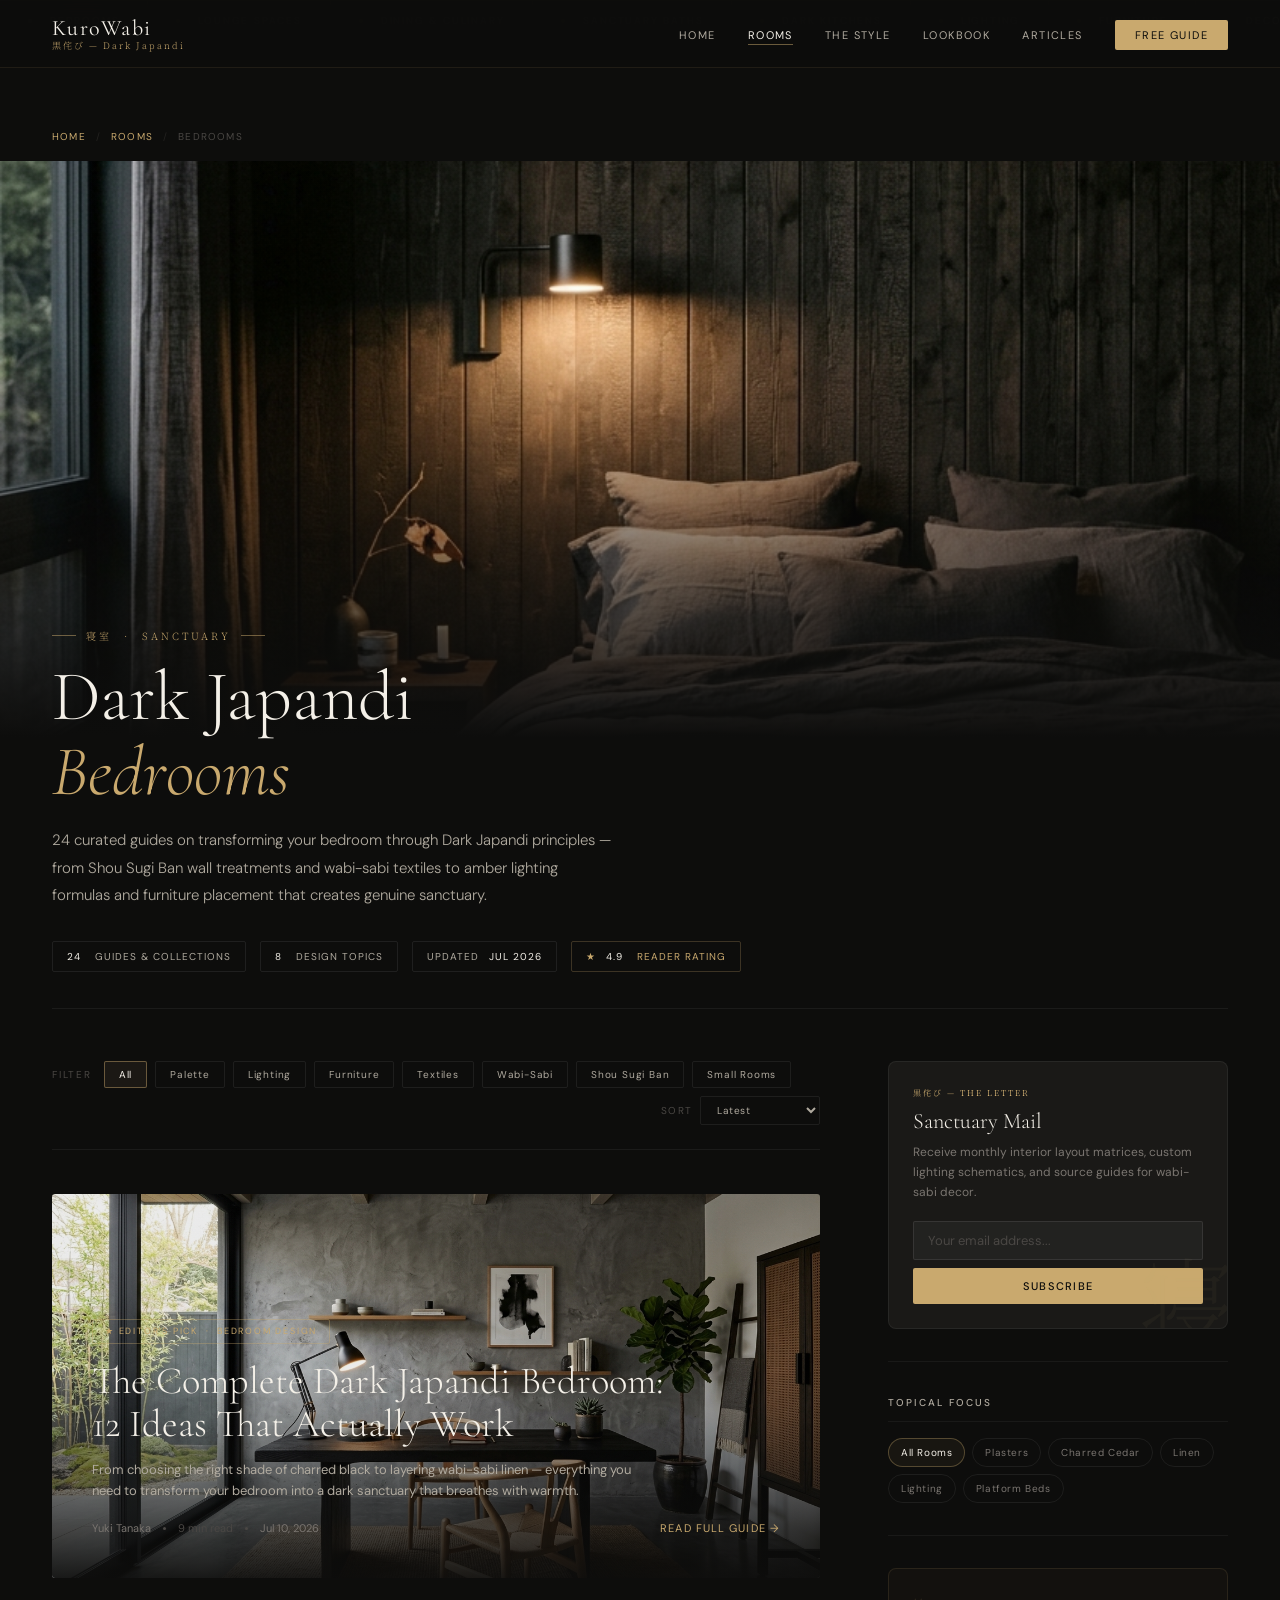
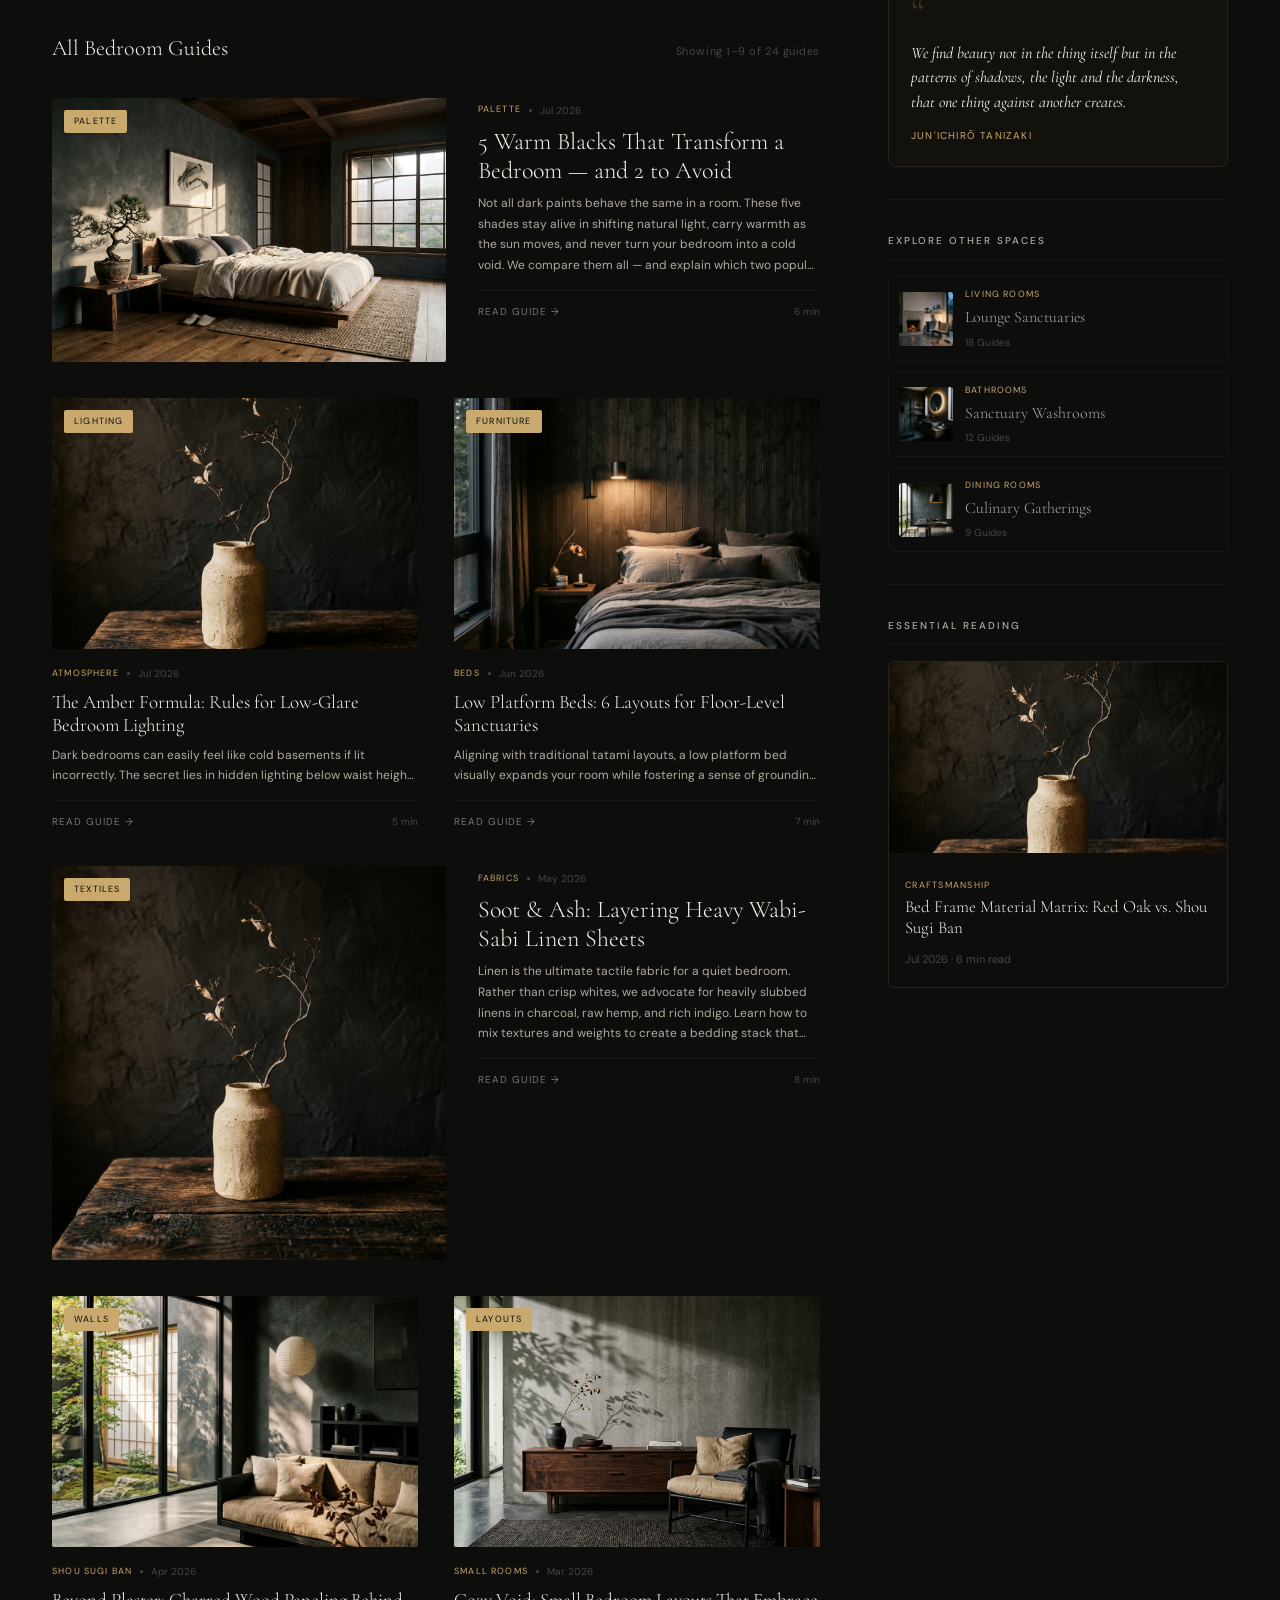
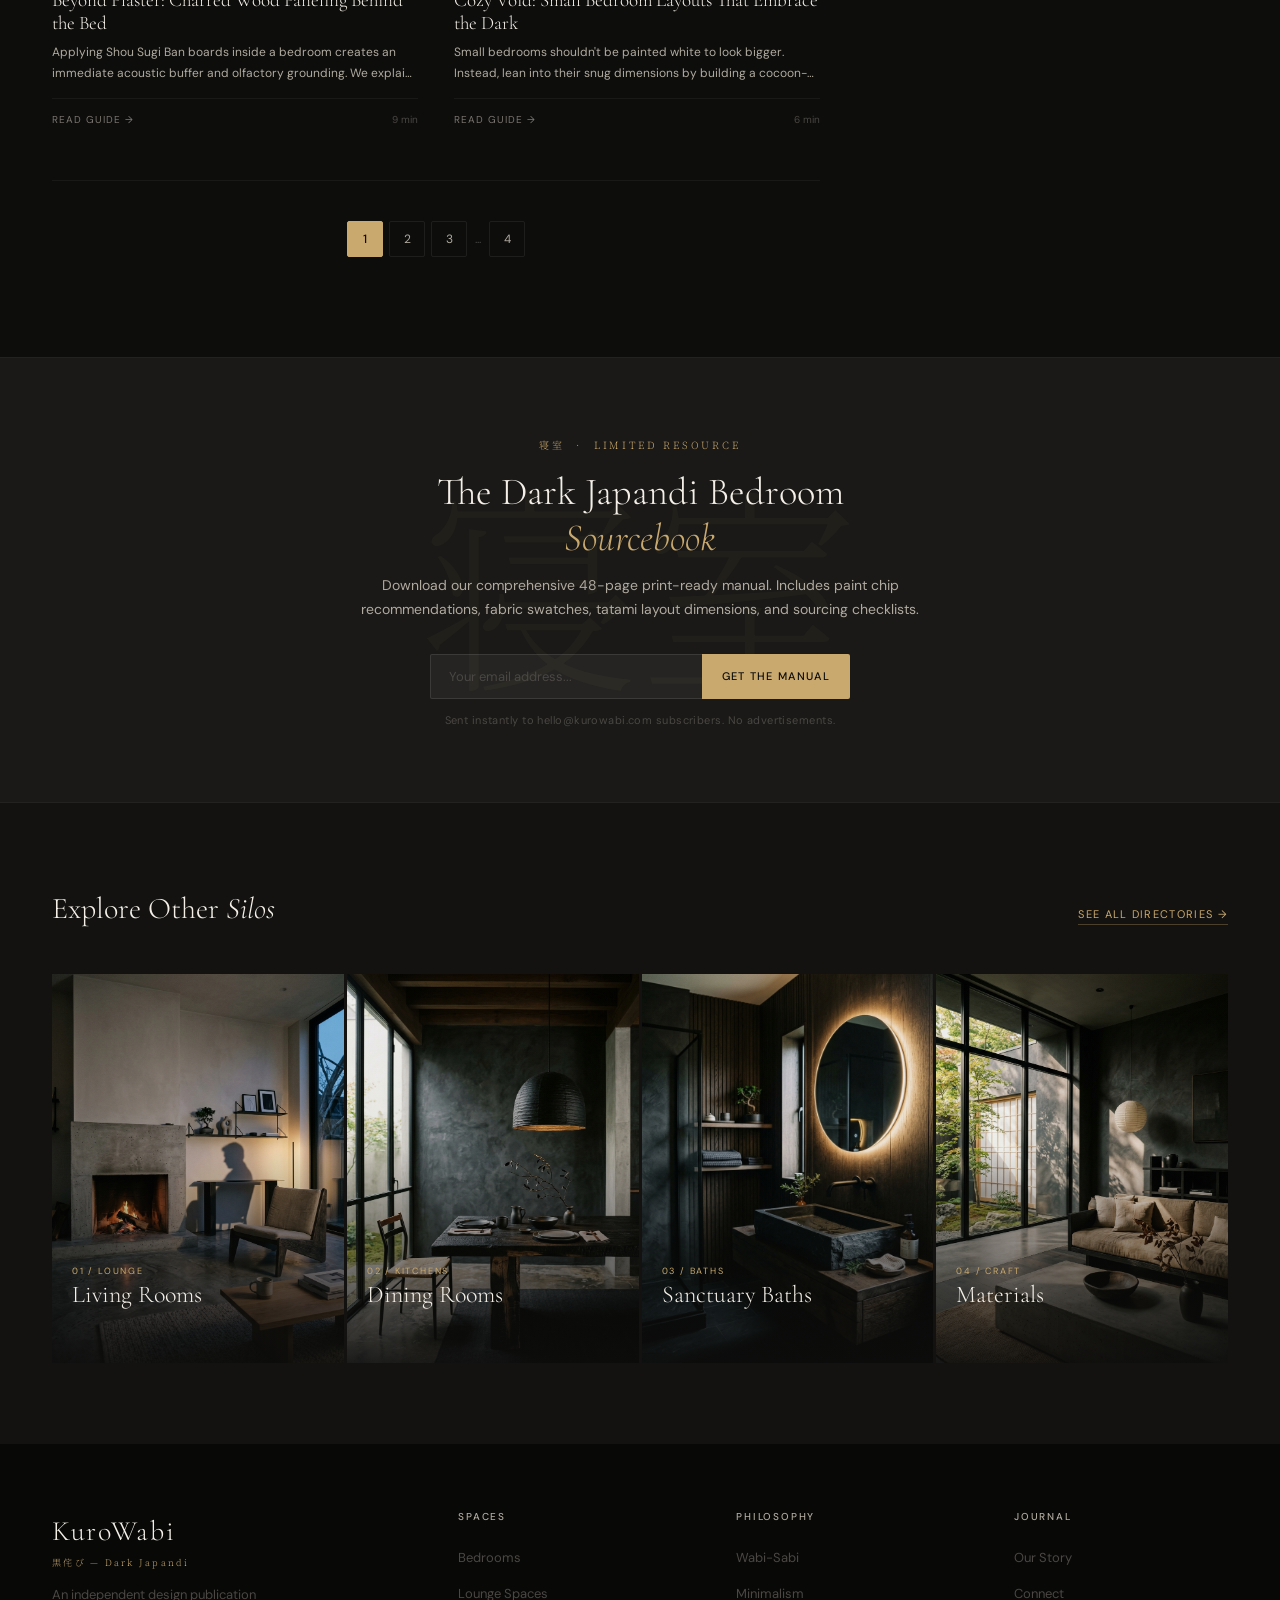
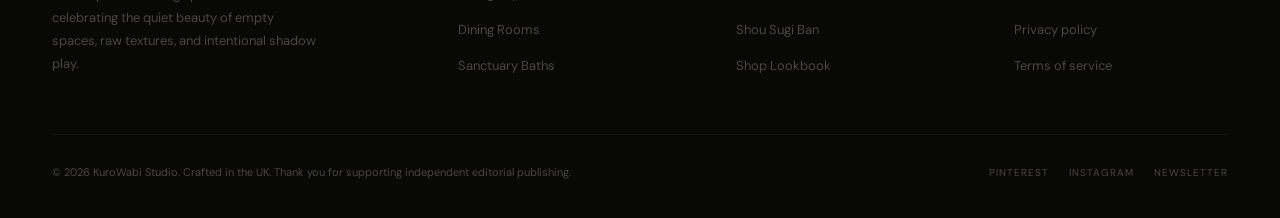
==== bedrooms/index.html @ 71d87b0c "Replace bedroom.html with clean directory route /bedrooms/ and add premium category hub" ====
<!DOCTYPE html>
<html lang="en">
<head>
<meta charset="UTF-8">
<meta name="viewport" content="width=device-width,initial-scale=1.0">
<title>Dark Japandi Bedroom Collections & Guides — KuroWabi</title>
<meta name="description" content="24 expert guides and curated collections on Dark Japandi bedroom design. Charred wood, wabi-sabi textiles, lighting formulas, and complete room transformations.">
<link rel="canonical" href="https://kurowabi.com/bedrooms/">
<link rel="preconnect" href="https://fonts.googleapis.com">
<link href="https://fonts.googleapis.com/css2?family=Cormorant+Garamond:ital,wght@0,300;0,400;0,600;1,300;1,400&family=DM+Sans:wght@300;400;500&family=Noto+Serif+JP:wght@200;300;400&display=swap" rel="stylesheet">
<style>
:root{
  --ink:#0d0d0c;--ink2:#131210;--ink3:#1a1917;--ink4:#242220;
  --stone:#4a4744;--sand:#7a7570;--mist:#b0aa9f;
  --cream:#f4f0e8;--paper:#e8e2d9;
  --gold:#c9a96e;--goldl:#e2c99a;--goldd:#a8875a;
  --fd:'Cormorant Garamond',Georgia,serif;
  --fj:'Noto Serif JP',serif;
  --fb:'DM Sans',system-ui,sans-serif;
  --max:1320px;
}
*,*::before,*::after{box-sizing:border-box;margin:0;padding:0}
html{scroll-behavior:smooth;font-size:16px}
body{font-family:var(--fb);background:var(--ink);color:var(--cream);line-height:1.7;overflow-x:hidden}
img{max-width:100%;display:block;object-fit:cover;width:100%}
a{color:inherit;text-decoration:none}

/* TRANSITIONS */
@keyframes fadeUp{from{opacity:0;transform:translateY(24px)}to{opacity:1;transform:none}}
@keyframes kb{0%{transform:scale(1)}100%{transform:scale(1.06)}}
.rv{opacity:0;transform:translateY(20px);transition:opacity .7s ease,transform .7s ease}
.rv.in{opacity:1;transform:none}
.d1{transition-delay:.1s}.d2{transition-delay:.2s}.d3{transition-delay:.3s}
.d4{transition-delay:.4s}.d5{transition-delay:.5s}

/* PROGRESS */
#pg{position:fixed;top:0;left:0;height:2px;background:var(--gold);z-index:300;width:0;transition:width .12s linear;pointer-events:none}

/* ── NAV ── */
nav{
  position:fixed;inset:0 0 auto;height:68px;
  padding:0 52px;display:flex;align-items:center;justify-content:space-between;
  z-index:200;background:rgba(13,13,12,.97);
  backdrop-filter:blur(24px);-webkit-backdrop-filter:blur(24px);
  border-bottom:1px solid rgba(201,169,110,.1);
}
.logo{display:flex;flex-direction:column;gap:2px;line-height:1}
.logo-en{font-family:var(--fd);font-size:22px;font-weight:400;letter-spacing:.08em;color:var(--cream)}
.logo-jp{font-family:var(--fj);font-size:9px;font-weight:200;letter-spacing:.22em;color:var(--gold)}
.nav-links{display:flex;align-items:center;gap:32px;list-style:none}
.nav-links a{font-size:11px;letter-spacing:.13em;text-transform:uppercase;color:var(--mist);transition:color .2s}
.nav-links a:hover{color:var(--cream)}
.nav-links a.on{color:var(--cream);border-bottom:1px solid rgba(201,169,110,.5);padding-bottom:2px}
.nav-cta{background:var(--gold)!important;color:var(--ink)!important;padding:8px 20px!important;border-radius:2px;border:none!important;transition:background .2s!important}
.nav-cta:hover{background:var(--goldl)!important}
.hbg{display:none;flex-direction:column;gap:5px;cursor:pointer;padding:8px}
.hbg span{width:24px;height:1.5px;background:var(--cream);display:block}
.mob{display:none;position:fixed;inset:0;background:var(--ink3);z-index:199;flex-direction:column;align-items:center;justify-content:center;gap:36px}
.mob.on{display:flex}
.mob a{font-family:var(--fd);font-size:32px;font-weight:300;color:var(--cream);letter-spacing:.05em;transition:color .2s}
.mob a:hover{color:var(--gold)}
.mob-x{position:absolute;top:24px;right:28px;font-size:24px;color:var(--mist);cursor:pointer;line-height:1}

/* ── CATEGORY TICKER ── */
.ticker-wrap{background:var(--ink3);border-top:1px solid rgba(255,255,255,.04);padding:0;overflow:hidden;height:40px;display:flex;align-items:center}
.ticker{display:flex;gap:0;white-space:nowrap;animation:tick 24s linear infinite}
@keyframes tick{from{transform:translateX(0)}to{transform:translateX(-50%)}}
.ticker-wrap:hover .ticker{animation-play-state:paused}
.tick-item{display:inline-flex;align-items:center;gap:18px;padding:0 28px;font-size:10px;letter-spacing:.18em;text-transform:uppercase;color:var(--sand);cursor:pointer;transition:color .2s;height:40px;border-right:1px solid rgba(255,255,255,.04)}
.tick-item:hover{color:var(--gold)}
.tick-item.on{color:var(--gold)}
.tick-dot{width:4px;height:4px;border-radius:50%;background:var(--gold);opacity:.4;flex-shrink:0}

/* ── BREADCRUMB ── */
.bc{max-width:var(--max);margin:0 auto;padding:88px 52px 0;display:flex;align-items:center;gap:10px;font-size:10px;letter-spacing:.12em;text-transform:uppercase;color:var(--stone)}
.bc a{color:var(--gold);transition:color .2s}
.bc a:hover{color:var(--goldl)}
.bc-sep{opacity:.35}

/* ── HERO ── */
.hero{position:relative;overflow:hidden;margin-top:16px}
.hero-img{width:100%;height:64vh;min-height:440px;max-height:640px;position:relative;overflow:hidden}
.hero-img img{width:100%;height:100%;object-fit:cover;animation:kb 22s ease-in-out alternate infinite}
.hero-img::after{
  content:'';position:absolute;inset:0;
  background:linear-gradient(180deg,rgba(13,13,12,.04) 0%,rgba(13,13,12,0) 30%,rgba(13,13,12,.5) 68%,rgba(13,13,12,1) 100%);
}

/* ── HEADER ── */
.cat-hdr{
  max-width:var(--max);margin:-120px auto 0;
  padding:0 52px;position:relative;z-index:2;
  animation:fadeUp .85s .1s both;
}
.hdr-eyebrow{
  display:inline-flex;align-items:center;gap:10px;
  font-family:var(--fj);font-size:10px;font-weight:200;letter-spacing:.3em;
  text-transform:uppercase;color:var(--gold);margin-bottom:16px;
}
.hdr-eyebrow::before,.hdr-eyebrow::after{content:'';width:24px;height:1px;background:var(--gold);opacity:.5}
.hdr-title{
  font-family:var(--fd);font-size:clamp(2.6rem,5.5vw,5.4rem);
  font-weight:300;line-height:1.06;color:var(--cream);margin-bottom:18px;
}
.hdr-title em{font-style:italic;color:var(--gold)}
.hdr-desc{
  font-size:15px;font-weight:300;color:var(--mist);
  max-width:560px;line-height:1.82;margin-bottom:32px;
}
.hdr-badges{
  display:flex;align-items:center;gap:14px;flex-wrap:wrap;
  padding-bottom:36px;border-bottom:1px solid rgba(255,255,255,.06);margin-bottom:0;
}
.badge{
  display:inline-flex;align-items:center;gap:6px;
  font-size:10px;letter-spacing:.1em;text-transform:uppercase;
  color:var(--mist);border:1px solid rgba(255,255,255,.08);
  padding:6px 14px;border-radius:2px;
}
.badge strong{color:var(--cream);font-weight:400}
.badge.gold{border-color:rgba(201,169,110,.25);color:var(--gold)}

/* ── LAYOUT ── */
.layout{
  max-width:var(--max);margin:0 auto;
  padding:52px 52px 100px;
  display:grid;grid-template-columns:1fr 340px;gap:68px;
  align-items:start;
}

/* ── FILTER ── */
.filter-row{
  display:flex;align-items:center;gap:8px;
  flex-wrap:wrap;margin-bottom:44px;
  padding-bottom:24px;border-bottom:1px solid rgba(255,255,255,.06);
}
.f-label{font-size:10px;letter-spacing:.18em;text-transform:uppercase;color:var(--stone);margin-right:4px;flex-shrink:0}
.f-btn{
  font-size:10px;letter-spacing:.08em;padding:6px 14px;
  border:1px solid rgba(255,255,255,.07);border-radius:2px;
  color:var(--mist);cursor:pointer;transition:all .2s;
  background:transparent;font-family:var(--fb);white-space:nowrap;
}
.f-btn:hover{border-color:rgba(201,169,110,.3);color:var(--cream);background:rgba(201,169,110,.05)}
.f-btn.on{border-color:rgba(201,169,110,.45);color:var(--cream);background:rgba(201,169,110,.08)}
.f-sort{
  margin-left:auto;display:flex;align-items:center;gap:8px;
  font-size:10px;letter-spacing:.12em;text-transform:uppercase;color:var(--stone);
}
.f-select{
  background:transparent;border:1px solid rgba(255,255,255,.07);border-radius:2px;
  padding:6px 12px;font-family:var(--fb);font-size:10px;letter-spacing:.06em;
  color:var(--mist);cursor:pointer;outline:none;
}
.f-select option{background:var(--ink3)}

/* ── FEATURED ── */
.featured{
  position:relative;overflow:hidden;
  border-radius:3px;margin-bottom:52px;cursor:pointer;
}
.feat-img{aspect-ratio:16/8;position:relative;overflow:hidden}
.feat-img img{width:100%;height:100%;object-fit:cover;transition:transform .65s ease}
.featured:hover .feat-img img{transform:scale(1.04)}
.feat-img::after{
  content:'';position:absolute;inset:0;
  background:linear-gradient(to top,rgba(13,13,12,.94) 0%,rgba(13,13,12,.08) 54%)
}
.feat-body{position:absolute;bottom:0;left:0;right:0;padding:40px}
.feat-pill{
  display:inline-flex;align-items:center;gap:8px;
  font-size:9px;letter-spacing:.2em;text-transform:uppercase;
  color:var(--gold);border:1px solid rgba(201,169,110,.35);
  padding:4px 12px;border-radius:2px;margin-bottom:16px;
}
.feat-title{
  font-family:var(--fd);font-size:clamp(1.7rem,3vw,2.6rem);
  font-weight:300;color:var(--cream);line-height:1.13;margin-bottom:12px;
}
.feat-excerpt{font-size:13px;color:var(--mist);line-height:1.65;max-width:540px}
.feat-meta{display:flex;align-items:center;gap:12px;margin-top:18px}
.feat-by{font-size:11px;color:var(--sand)}
.feat-sep{width:3px;height:3px;border-radius:50%;background:var(--stone)}
.feat-time{font-size:11px;color:var(--stone)}
.feat-cta{
  margin-left:auto;display:inline-flex;align-items:center;gap:7px;
  font-size:11px;letter-spacing:.1em;text-transform:uppercase;
  color:var(--gold);transition:gap .2s;
}
.featured:hover .feat-cta{gap:12px}

/* ── GRID HEADING ── */
.gh{display:flex;align-items:baseline;justify-content:space-between;margin-bottom:30px}
.gh h2{font-family:var(--fd);font-size:22px;font-weight:300;color:var(--cream)}
.gh span{font-size:11px;color:var(--stone);letter-spacing:.05em}

/* ── ARTICLE GRID ── */
.grid{display:grid;grid-template-columns:1fr 1fr;gap:36px}

.ac{cursor:pointer;display:flex;flex-direction:column}
.ac-img{position:relative;overflow:hidden;border-radius:2px;margin-bottom:16px}
.ac-img-in{aspect-ratio:16/11;overflow:hidden}
.ac-img-in img{width:100%;height:100%;object-fit:cover;transition:transform .55s ease}
.ac:hover .ac-img-in img{transform:scale(1.05)}
.ac-badge{
  position:absolute;top:12px;left:12px;
  font-size:9px;letter-spacing:.13em;text-transform:uppercase;
  color:var(--ink);background:var(--gold);padding:4px 10px;border-radius:2px;z-index:2;
}
.ac-meta{display:flex;align-items:center;gap:8px;margin-bottom:8px}
.ac-tag{font-size:9px;letter-spacing:.13em;text-transform:uppercase;color:var(--gold)}
.ac-dot{width:3px;height:3px;border-radius:50%;background:var(--stone)}
.ac-date{font-size:10px;color:var(--stone)}
.ac-title{
  font-family:var(--fd);font-size:19px;font-weight:300;
  color:var(--cream);line-height:1.22;margin-bottom:8px;
  transition:color .2s;
}
.ac:hover .ac-title{color:var(--goldl)}
.ac-exc{
  font-size:12px;color:var(--mist);line-height:1.72;
  display:-webkit-box;-webkit-line-clamp:2;-webkit-box-orient:vertical;overflow:hidden;
  flex:1;
}
.ac-ftr{
  display:flex;align-items:center;justify-content:space-between;
  margin-top:14px;padding-top:12px;border-top:1px solid rgba(255,255,255,.05);
}
.ac-read{font-size:10px;letter-spacing:.1em;text-transform:uppercase;color:var(--sand);transition:color .2s}
.ac:hover .ac-read{color:var(--gold)}
.ac-rt{font-size:10px;color:var(--stone)}

/* WIDE CARD */
.ac.wide{
  grid-column:span 2;
  display:grid;grid-template-columns:1.15fr 1fr;
  gap:32px;align-items:start;
}
.ac.wide .ac-img{margin-bottom:0;height:100%}
.ac.wide .ac-img-in{aspect-ratio:unset;height:100%;min-height:260px}
.ac.wide .ac-title{font-size:24px}
.ac.wide .ac-exc{-webkit-line-clamp:4}
.ac.wide .ac-body{padding:4px 0;display:flex;flex-direction:column;justify-content:center}

/* LOAD MORE + PAGINATION */
.lm-wrap{display:flex;justify-content:center;margin-top:52px}
.lm-btn{
  display:inline-flex;align-items:center;gap:10px;
  border:1px solid rgba(201,169,110,.25);color:var(--gold);
  font-size:11px;font-weight:400;letter-spacing:.14em;text-transform:uppercase;
  padding:14px 36px;border-radius:2px;cursor:pointer;
  background:transparent;font-family:var(--fb);
  transition:all .25s;
}
.lm-btn:hover{background:rgba(201,169,110,.06);border-color:rgba(201,169,110,.5);transform:translateY(-1px)}
.pages{
  display:flex;align-items:center;justify-content:center;
  gap:6px;margin-top:52px;padding-top:40px;
  border-top:1px solid rgba(255,255,255,.05);
}
.pg{
  width:36px;height:36px;display:flex;align-items:center;justify-content:center;
  border:1px solid rgba(255,255,255,.07);border-radius:2px;
  font-size:12px;color:var(--mist);cursor:pointer;transition:all .2s;font-family:var(--fb);
}
.pg:hover,.pg.on{border-color:rgba(201,169,110,.35);color:var(--cream);background:rgba(201,169,110,.07)}
.pg.on{background:var(--gold);color:var(--ink);border-color:var(--gold);font-weight:500}
.pg-dots{font-size:12px;color:var(--stone);padding:0 2px}

/* ── SIDEBAR ── */
.sb{position:sticky;top:84px;display:flex;flex-direction:column;gap:32px}

/* Newsletter */
.sb-nl{
  background:var(--ink3);border:1px solid rgba(255,255,255,.06);
  border-radius:8px;padding:24px;position:relative;overflow:hidden;
}
.sb-nl::before{
  content:'寝';position:absolute;right:-8px;bottom:-18px;
  font-family:var(--fj);font-size:96px;font-weight:200;
  color:rgba(201,169,110,.05);line-height:1;pointer-events:none;
}
.sb-nl-jp{font-family:var(--fj);font-size:8px;letter-spacing:.25em;color:var(--gold);margin-bottom:8px;display:block}
.sb-nl-h{font-family:var(--fd);font-size:22px;font-weight:300;color:var(--cream);line-height:1.25;margin-bottom:8px}
.sb-nl-p{font-size:12px;color:var(--sand);line-height:1.65;margin-bottom:18px}
.sb-nl input{
  width:100%;background:rgba(255,255,255,.04);
  border:1px solid rgba(255,255,255,.09);border-radius:2px;
  padding:10px 14px;font-family:var(--fb);font-size:13px;
  color:var(--cream);outline:none;margin-bottom:8px;
  transition:border-color .2s;
}
.sb-nl input::placeholder{color:var(--stone)}
.sb-nl input:focus{border-color:rgba(201,169,110,.4)}
.sb-nl-btn{
  width:100%;background:var(--gold);color:var(--ink);border:none;
  border-radius:2px;padding:11px;font-family:var(--fb);
  font-size:11px;font-weight:500;letter-spacing:.12em;text-transform:uppercase;
  cursor:pointer;transition:background .2s;
}
.sb-nl-btn:hover{background:var(--goldl)}

/* Divider */
.sb-divider{height:1px;background:rgba(255,255,255,.05)}

/* Section label */
.sb-lbl{
  font-size:10px;font-weight:500;letter-spacing:.2em;
  text-transform:uppercase;color:var(--mist);
  margin-bottom:16px;padding-bottom:10px;
  border-bottom:1px solid rgba(255,255,255,.05);
}

/* Tags */
.sb-tags{display:flex;flex-wrap:wrap;gap:7px}
.sb-t{
  font-size:10px;letter-spacing:.06em;color:var(--sand);
  border:1px solid rgba(255,255,255,.07);padding:5px 12px;border-radius:20px;
  cursor:pointer;transition:all .2s;
}
.sb-t:hover,.sb-t.on{color:var(--cream);border-color:rgba(201,169,110,.35);background:rgba(201,169,110,.06)}

/* Popular */
.sb-pop{
  border:1px solid rgba(201,169,110,.14);border-radius:6px;
  overflow:hidden;cursor:pointer;transition:border-color .25s;
}
.sb-pop:hover{border-color:rgba(201,169,110,.32)}
.sb-pop-img{aspect-ratio:16/9;overflow:hidden}
.sb-pop-img img{width:100%;height:100%;object-fit:cover;transition:transform .5s}
.sb-pop:hover .sb-pop-img img{transform:scale(1.04)}
.sb-pop-body{padding:16px}
.sb-pop-tag{font-size:9px;letter-spacing:.14em;text-transform:uppercase;color:var(--gold);margin-bottom:6px}
.sb-pop-title{font-family:var(--fd);font-size:17px;font-weight:300;color:var(--cream);line-height:1.25;margin-bottom:6px}
.sb-pop-meta{font-size:11px;color:var(--stone)}

/* Other rooms */
.sb-rooms{display:flex;flex-direction:column;gap:10px}
.sb-room{
  display:flex;align-items:center;gap:12px;
  padding:10px;border:1px solid rgba(255,255,255,.05);border-radius:6px;
  cursor:pointer;transition:border-color .22s,background .22s;
}
.sb-room:hover{border-color:rgba(201,169,110,.2);background:rgba(201,169,110,.04)}
.sb-room-img{width:54px;height:54px;border-radius:3px;overflow:hidden;flex-shrink:0}
.sb-room-img img{width:100%;height:100%;object-fit:cover}
.sb-room-lbl{font-size:9px;letter-spacing:.13em;text-transform:uppercase;color:var(--gold);margin-bottom:2px}
.sb-room-name{font-family:var(--fd);font-size:16px;font-weight:300;color:var(--mist);transition:color .2s}
.sb-room:hover .sb-room-name{color:var(--cream)}
.sb-room-n{font-size:10px;color:var(--stone);margin-top:2px}

/* Quote card */
.sb-quote{
  padding:22px;
  border:1px solid rgba(201,169,110,.12);border-radius:8px;
  background:rgba(201,169,110,.03);
}
.sq-mark{font-family:var(--fd);font-size:40px;color:var(--gold);opacity:.22;line-height:1;margin-bottom:10px}
.sq-text{font-family:var(--fd);font-size:16px;font-style:italic;color:var(--cream);line-height:1.55;margin-bottom:12px}
.sq-by{font-size:10px;letter-spacing:.12em;text-transform:uppercase;color:var(--gold)}

/* ── GUIDE CTA BAND ── */
.guide-band{
  background:var(--ink3);border-top:1px solid rgba(255,255,255,.04);
  border-bottom:1px solid rgba(255,255,255,.04);
  padding:72px 52px;text-align:center;margin-bottom:0;
  position:relative;overflow:hidden;
}
.guide-band::before{
  content:'寝室';position:absolute;left:50%;top:50%;
  transform:translate(-50%,-50%);
  font-family:var(--fj);font-size:220px;font-weight:200;
  color:rgba(201,169,110,.04);line-height:1;pointer-events:none;white-space:nowrap;
}
.gb-inner{max-width:560px;margin:0 auto;position:relative}
.gb-eyebrow{
  display:inline-flex;align-items:center;gap:10px;
  font-family:var(--fj);font-size:10px;font-weight:200;letter-spacing:.28em;
  text-transform:uppercase;color:var(--gold);margin-bottom:16px;
}
.gb-title{font-family:var(--fd);font-size:clamp(2rem,3vw,3rem);font-weight:300;color:var(--cream);line-height:1.2;margin-bottom:12px}
.gb-title em{font-style:italic;color:var(--gold)}
.gb-sub{font-size:14px;color:var(--mist);line-height:1.75;margin-bottom:32px}
.gb-form{display:flex;max-width:420px;margin:0 auto 12px}
.gb-form input{
  flex:1;background:rgba(255,255,255,.05);
  border:1px solid rgba(255,255,255,.1);border-right:none;
  border-radius:2px 0 0 2px;padding:13px 18px;
  font-family:var(--fb);font-size:13px;color:var(--cream);outline:none;
}
.gb-form input::placeholder{color:var(--stone)}
.gb-form input:focus{border-color:rgba(201,169,110,.4)}
.gb-form button{
  background:var(--gold);color:var(--ink);border:none;
  padding:13px 20px;font-family:var(--fb);font-size:11px;
  font-weight:500;letter-spacing:.12em;text-transform:uppercase;
  border-radius:0 2px 2px 0;cursor:pointer;transition:background .2s;white-space:nowrap;
}
.gb-form button:hover{background:var(--goldl)}
.gb-note{font-size:11px;color:var(--stone);letter-spacing:.04em}

/* ── RELATED ── */
.related{padding:80px 52px;background:var(--ink2)}
.rel-inner{max-width:var(--max);margin:0 auto}
.rel-hdr{display:flex;align-items:baseline;justify-content:space-between;margin-bottom:40px}
.rel-title{font-family:var(--fd);font-size:30px;font-weight:300;color:var(--cream)}
.rel-all{
  font-size:11px;letter-spacing:.12em;text-transform:uppercase;
  color:var(--gold);border-bottom:1px solid rgba(201,169,110,.3);
  padding-bottom:1px;transition:color .2s;
}
.rel-all:hover{color:var(--goldl)}
.rel-grid{display:grid;grid-template-columns:repeat(4,1fr);gap:3px}
.rel-c{position:relative;overflow:hidden;cursor:pointer}
.rel-ci{aspect-ratio:3/4;position:relative;overflow:hidden}
.rel-ci img{position:absolute;inset:0;width:100%;height:100%;object-fit:cover;transition:transform .65s ease}
.rel-c:hover .rel-ci img{transform:scale(1.06)}
.rel-ov{position:absolute;inset:0;background:linear-gradient(to top,rgba(13,13,12,.9) 0%,rgba(13,13,12,.06) 55%);transition:background .3s}
.rel-c:hover .rel-ov{background:linear-gradient(to top,rgba(13,13,12,.95) 0%,rgba(13,13,12,.18) 55%)}
.rel-con{position:absolute;bottom:0;left:0;right:0;padding:24px 20px;transform:translateY(5px);transition:transform .35s}
.rel-c:hover .rel-con{transform:none}
.rel-lbl{font-size:9px;letter-spacing:.2em;text-transform:uppercase;color:var(--gold);margin-bottom:7px}
.rel-name{font-family:var(--fd);font-size:24px;font-weight:300;color:var(--cream);line-height:1.1;margin-bottom:8px}
.rel-n{font-size:11px;color:var(--mist);opacity:0;transition:opacity .3s .06s}
.rel-c:hover .rel-n{opacity:1}

/* ── FOOTER ── */
footer{padding:64px 52px 36px;background:#080807;border-top:1px solid rgba(255,255,255,.04)}
.ft{max-width:var(--max);margin:0 auto}
.ft-top{display:grid;grid-template-columns:1.6fr repeat(3,1fr);gap:64px;margin-bottom:56px}
.ft-brand-n{font-family:var(--fd);font-size:28px;font-weight:300;color:var(--cream);letter-spacing:.06em}
.ft-brand-j{font-family:var(--fj);font-size:9px;font-weight:200;letter-spacing:.25em;color:var(--gold);margin-bottom:14px}
.ft-brand-p{font-size:13px;color:var(--stone);line-height:1.75;max-width:268px}
.ft-col-h{font-size:10px;font-weight:500;letter-spacing:.18em;text-transform:uppercase;color:var(--mist);margin-bottom:18px}
.ft-links{list-style:none;display:flex;flex-direction:column;gap:9px}
.ft-links a{font-size:13px;color:var(--stone);transition:color .2s}
.ft-links a:hover{color:var(--cream)}
.ft-bot{display:flex;align-items:center;justify-content:space-between;padding-top:28px;border-top:1px solid rgba(255,255,255,.04)}
.ft-copy{font-size:11px;color:var(--stone)}
.ft-soc{display:flex;gap:20px}
.ft-soc a{font-size:10px;letter-spacing:.1em;text-transform:uppercase;color:var(--stone);transition:color .2s}
.ft-soc a:hover{color:var(--gold)}

/* ── RESPONSIVE ── */
@media(max-width:1080px){
  .layout{grid-template-columns:1fr;gap:48px}
  .sb{position:static}
  .rel-grid{grid-template-columns:repeat(2,1fr)}
  .cat-hdr,.layout,.related,.guide-band{padding-left:32px;padding-right:32px}
  .bc{padding-left:32px;padding-right:32px}
  nav{padding:0 24px}
  footer{padding-left:32px;padding-right:32px}
  .ft-top{grid-template-columns:1fr 1fr;gap:40px}
}
@media(max-width:768px){
  nav{padding:0 20px}
  .nav-links{display:none}
  .hbg{display:flex}
  .bc{padding-left:20px;padding-right:20px;padding-top:84px}
  .cat-hdr,.layout,.guide-band{padding-left:20px;padding-right:20px}
  .related{padding:60px 20px}
  footer{padding:50px 20px 28px}
  .grid{grid-template-columns:1fr}
  .ac.wide{grid-column:span 1;display:flex;flex-direction:column}
  .ac.wide .ac-img{margin-bottom:16px;height:auto}
  .ac.wide .ac-img-in{aspect-ratio:16/11;height:auto}
  .rel-grid{grid-template-columns:1fr 1fr}
  .ft-top{grid-template-columns:1fr;gap:32px}
  .ft-bot{flex-direction:column;gap:14px;text-align:center}
  .ft-soc{justify-content:center}
  .ticker-wrap{display:none}
  .f-sort{display:none}
  .gb-form{flex-direction:column}
  .gb-form input{border-right:1px solid rgba(255,255,255,.1);border-radius:2px 2px 0 0}
  .gb-form button{border-radius:0 0 2px 2px}
  .hdr-badges{gap:8px}
}
</style>
</head>
<body>
<div id="pg"></div>

<!-- NAV -->
<nav>
  <a href="/index.html" class="logo">
    <span class="logo-en">KuroWabi</span>
    <span class="logo-jp">黒侘び — Dark Japandi</span>
  </a>
  <ul class="nav-links">
    <li><a href="/index.html">Home</a></li>
    <li><a href="#" class="on">Rooms</a></li>
    <li><a href="#">The Style</a></li>
    <li><a href="#">Lookbook</a></li>
    <li><a href="#">Articles</a></li>
    <li><a href="#guide-cta" class="nav-cta">Free Guide</a></li>
  </ul>
  <div class="hbg" onclick="tmenu()"><span></span><span></span><span></span></div>
</nav>
<div class="mob" id="mob">
  <span class="mob-x" onclick="tmenu()">✕</span>
  <a href="/index.html" onclick="tmenu()">Home</a>
  <a href="#" onclick="tmenu()">Rooms</a>
  <a href="#" onclick="tmenu()">The Style</a>
  <a href="#" onclick="tmenu()">Lookbook</a>
  <a href="#" onclick="tmenu()">Articles</a>
  <a href="#guide-cta" onclick="tmenu()">Free Guide</a>
</div>

<!-- CATEGORY TICKER -->
<div class="ticker-wrap">
  <div class="ticker">
    <div class="tick-item on"><span class="tick-dot"></span>Bedrooms</div>
    <div class="tick-item"><span class="tick-dot"></span>Lounge Spaces</div>
    <div class="tick-item"><span class="tick-dot"></span>Dining &amp; Culinary</div>
    <div class="tick-item"><span class="tick-dot"></span>Sanctuary Baths</div>
    <div class="tick-item"><span class="tick-dot"></span>Dark Kitchens</div>
    <div class="tick-item"><span class="tick-dot"></span>Lighting</div>
    <div class="tick-item"><span class="tick-dot"></span>Furniture</div>
    <div class="tick-item"><span class="tick-dot"></span>Decor Objects</div>
    <div class="tick-item"><span class="tick-dot"></span>Materials</div>
    <div class="tick-item"><span class="tick-dot"></span>Color Palettes</div>
    <!-- duplicate for seamless loop -->
    <div class="tick-item on"><span class="tick-dot"></span>Bedrooms</div>
    <div class="tick-item"><span class="tick-dot"></span>Lounge Spaces</div>
    <div class="tick-item"><span class="tick-dot"></span>Dining &amp; Culinary</div>
    <div class="tick-item"><span class="tick-dot"></span>Sanctuary Baths</div>
    <div class="tick-item"><span class="tick-dot"></span>Dark Kitchens</div>
    <div class="tick-item"><span class="tick-dot"></span>Lighting</div>
    <div class="tick-item"><span class="tick-dot"></span>Furniture</div>
    <div class="tick-item"><span class="tick-dot"></span>Decor Objects</div>
    <div class="tick-item"><span class="tick-dot"></span>Materials</div>
    <div class="tick-item"><span class="tick-dot"></span>Color Palettes</div>
  </div>
</div>

<!-- BREADCRUMB -->
<div class="bc">
  <a href="/index.html">Home</a><span class="bc-sep">/</span>
  <a href="#">Rooms</a><span class="bc-sep">/</span>
  Bedrooms
</div>

<!-- HERO -->
<div class="hero">
  <div class="hero-img">
    <img src="/images/cat_bedroom.jpg" alt="Dark Japandi Bedroom Collections — KuroWabi" loading="eager">
  </div>
</div>

<!-- HEADER -->
<div class="cat-hdr">
  <div class="hdr-eyebrow">寝室 &nbsp;·&nbsp; Sanctuary</div>
  <h1 class="hdr-title">Dark Japandi<br><em>Bedrooms</em></h1>
  <p class="hdr-desc">24 curated guides on transforming your bedroom through Dark Japandi principles — from Shou Sugi Ban wall treatments and wabi-sabi textiles to amber lighting formulas and furniture placement that creates genuine sanctuary.</p>
  <div class="hdr-badges">
    <div class="badge"><strong>24</strong>&nbsp; Guides &amp; Collections</div>
    <div class="badge"><strong>8</strong>&nbsp; Design Topics</div>
    <div class="badge">Updated&nbsp;<strong>Jul 2026</strong></div>
    <div class="badge gold">★&nbsp;<strong>4.9</strong>&nbsp; Reader rating</div>
  </div>
</div>

<!-- LAYOUT -->
<div class="layout">
  <main>

    <!-- FILTER -->
    <div class="filter-row rv">
      <span class="f-label">Filter</span>
      <button class="f-btn on" onclick="filt(this)">All</button>
      <button class="f-btn" onclick="filt(this)">Palette</button>
      <button class="f-btn" onclick="filt(this)">Lighting</button>
      <button class="f-btn" onclick="filt(this)">Furniture</button>
      <button class="f-btn" onclick="filt(this)">Textiles</button>
      <button class="f-btn" onclick="filt(this)">Wabi-Sabi</button>
      <button class="f-btn" onclick="filt(this)">Shou Sugi Ban</button>
      <button class="f-btn" onclick="filt(this)">Small Rooms</button>
      <div class="f-sort">
        <span>Sort</span>
        <select class="f-select">
          <option>Latest</option>
          <option>Most popular</option>
          <option>Shortest read</option>
        </select>
      </div>
    </div>

    <!-- FEATURED -->
    <div class="featured rv">
      <div class="feat-img">
        <img src="/images/feat_main.jpg" alt="Complete Dark Japandi Bedroom — Editor's Pick" loading="eager">
      </div>
      <div class="feat-body">
        <div class="feat-pill">★ Editor's Pick &nbsp;·&nbsp; Bedroom Design</div>
        <h2 class="feat-title">The Complete Dark Japandi Bedroom:<br>12 Ideas That Actually Work</h2>
        <p class="feat-excerpt">From choosing the right shade of charred black to layering wabi-sabi linen — everything you need to transform your bedroom into a dark sanctuary that breathes with warmth.</p>
        <div class="feat-meta">
          <span class="feat-by">Yuki Tanaka</span>
          <span class="feat-sep"></span>
          <span class="feat-time">9 min read</span>
          <span class="feat-sep"></span>
          <span class="feat-by">Jul 10, 2026</span>
          <a href="/bedroom-guide.html" class="feat-cta">Read Full Guide →</a>
        </div>
      </div>
    </div>

    <!-- GRID HEADING -->
    <div class="gh rv">
      <h2>All Bedroom Guides</h2>
      <span>Showing 1–9 of 24 guides</span>
    </div>

    <!-- ARTICLE GRID -->
    <div class="grid">

      <!-- WIDE: Palette -->
      <div class="ac wide rv">
        <div class="ac-img">
          <div class="ac-img-in">
            <img src="/images/hero_1.jpg" alt="Dark japandi bedroom colour palette">
          </div>
          <div class="ac-badge">Palette</div>
        </div>
        <div class="ac-body">
          <div class="ac-meta"><span class="ac-tag">Palette</span><span class="ac-dot"></span><span class="ac-date">Jul 2026</span></div>
          <h3 class="ac-title">5 Warm Blacks That Transform a Bedroom — and 2 to Avoid</h3>
          <p class="ac-exc">Not all dark paints behave the same in a room. These five shades stay alive in shifting natural light, carry warmth as the sun moves, and never turn your bedroom into a cold void. We compare them all — and explain which two popular choices actively ruin the effect.</p>
          <div class="ac-ftr"><span class="ac-read">Read Guide →</span><span class="ac-rt">6 min</span></div>
        </div>
      </div>

      <!-- Standard 2-col (Lighting) -->
      <div class="ac rv d1">
        <div class="ac-img">
          <div class="ac-img-in">
            <img src="/images/hero_2.jpg" alt="Low-glare amber lighting fixtures inside bedroom">
          </div>
          <div class="ac-badge">Lighting</div>
        </div>
        <div class="ac-body">
          <div class="ac-meta">
            <span class="ac-tag">Atmosphere</span>
            <span class="ac-dot"></span>
            <span class="ac-date">Jul 2026</span>
          </div>
          <h3 class="ac-title">The Amber Formula: Rules for Low-Glare Bedroom Lighting</h3>
          <p class="ac-exc">Dark bedrooms can easily feel like cold basements if lit incorrectly. The secret lies in hidden lighting below waist height, a color temperature of exactly 2200K, and high CRI bulbs that bring out the warm grain of charred cedar. This is our complete setup formula.</p>
          <div class="ac-ftr">
            <span class="ac-read">Read Guide →</span>
            <span class="ac-rt">5 min</span>
          </div>
        </div>
      </div>

      <!-- Standard 2-col (Furniture) -->
      <div class="ac rv d2">
        <div class="ac-img">
          <div class="ac-img-in">
            <img src="/images/cat_bedroom.jpg" alt="Minimal low platform bed in Japanese bedroom">
          </div>
          <div class="ac-badge">Furniture</div>
        </div>
        <div class="ac-body">
          <div class="ac-meta">
            <span class="ac-tag">Beds</span>
            <span class="ac-dot"></span>
            <span class="ac-date">Jun 2026</span>
          </div>
          <h3 class="ac-title">Low Platform Beds: 6 Layouts for Floor-Level Sanctuaries</h3>
          <p class="ac-exc">Aligning with traditional tatami layouts, a low platform bed visually expands your room while fostering a sense of grounding. We review six low-profile designs that anchor the space without cluttering the floor.</p>
          <div class="ac-ftr">
            <span class="ac-read">Read Guide →</span>
            <span class="ac-rt">7 min</span>
          </div>
        </div>
      </div>

      <!-- WIDE: Textiles -->
      <div class="ac wide rv">
        <div class="ac-img">
          <div class="ac-img-in">
            <img src="/images/hero_2.jpg" alt="Heavy charcoal linen sheets wabi-sabi details">
          </div>
          <div class="ac-badge">Textiles</div>
        </div>
        <div class="ac-body">
          <div class="ac-meta">
            <span class="ac-tag">Fabrics</span>
            <span class="ac-dot"></span>
            <span class="ac-date">May 2026</span>
          </div>
          <h3 class="ac-title">Soot &amp; Ash: Layering Heavy Wabi-Sabi Linen Sheets</h3>
          <p class="ac-exc">Linen is the ultimate tactile fabric for a quiet bedroom. Rather than crisp whites, we advocate for heavily slubbed linens in charcoal, raw hemp, and rich indigo. Learn how to mix textures and weights to create a bedding stack that feels organic, unstructured, and deeply luxurious.</p>
          <div class="ac-ftr">
            <span class="ac-read">Read Guide →</span>
            <span class="ac-rt">8 min</span>
          </div>
        </div>
      </div>

      <!-- Standard 2-col (Walls) -->
      <div class="ac rv d1">
        <div class="ac-img">
          <div class="ac-img-in">
            <img src="/images/explainer.jpg" alt="Charred wood siding headboard layout">
          </div>
          <div class="ac-badge">Walls</div>
        </div>
        <div class="ac-body">
          <div class="ac-meta">
            <span class="ac-tag">Shou Sugi Ban</span>
            <span class="ac-dot"></span>
            <span class="ac-date">Apr 2026</span>
          </div>
          <h3 class="ac-title">Beyond Plaster: Charred Wood Paneling Behind the Bed</h3>
          <p class="ac-exc">Applying Shou Sugi Ban boards inside a bedroom creates an immediate acoustic buffer and olfactory grounding. We explain how to seal charred cedar walls to prevent soot transfer while maintaining their deep, light-absorbing matte finish.</p>
          <div class="ac-ftr">
            <span class="ac-read">Read Guide →</span>
            <span class="ac-rt">9 min</span>
          </div>
        </div>
      </div>

      <!-- Standard 2-col (Layouts) -->
      <div class="ac rv d2">
        <div class="ac-img">
          <div class="ac-img-in">
            <img src="/images/hero_4.jpg" alt="Moody small bedroom layout cocoon space">
          </div>
          <div class="ac-badge">Layouts</div>
        </div>
        <div class="ac-body">
          <div class="ac-meta">
            <span class="ac-tag">Small Rooms</span>
            <span class="ac-dot"></span>
            <span class="ac-date">Mar 2026</span>
          </div>
          <h3 class="ac-title">Cozy Void: Small Bedroom Layouts That Embrace the Dark</h3>
          <p class="ac-exc">Small bedrooms shouldn't be painted white to look bigger. Instead, lean into their snug dimensions by building a cocoon-like sanctuary. We review layout tricks that make small dark rooms feel intentional rather than cramped.</p>
          <div class="ac-ftr">
            <span class="ac-read">Read Guide →</span>
            <span class="ac-rt">6 min</span>
          </div>
        </div>
      </div>

    </div>

    <!-- PAGINATION -->
    <div class="pages rv">
      <span class="pg on">1</span>
      <span class="pg" onclick="alert('Page 2 is under curation.')">2</span>
      <span class="pg" onclick="alert('Page 3 is under curation.')">3</span>
      <span class="pg-dots">...</span>
      <span class="pg" onclick="alert('Page 4 is under curation.')">4</span>
    </div>

  </main>

  <!-- SIDEBAR -->
  <aside class="sb">
    
    <!-- Newsletter widget -->
    <div class="sb-nl">
      <span class="sb-nl-jp">黒侘び — THE LETTER</span>
      <h3 class="sb-nl-h">Sanctuary Mail</h3>
      <p class="sb-nl-p">Receive monthly interior layout matrices, custom lighting schematics, and source guides for wabi-sabi decor.</p>
      <form onsubmit="event.preventDefault(); alert('Subscribed to Sanctuary Mail.');">
        <input type="email" placeholder="Your email address..." required aria-label="Email address">
        <button type="submit" class="sb-nl-btn">Subscribe</button>
      </form>
    </div>

    <div class="sb-divider"></div>

    <!-- Topical focus tags -->
    <div>
      <h3 class="sb-lbl">Topical Focus</h3>
      <div class="sb-tags">
        <span class="sb-t on">All Rooms</span>
        <span class="sb-t" onclick="location.href='/index.html#guide'">Plasters</span>
        <span class="sb-t" onclick="location.href='/index.html#guide'">Charred Cedar</span>
        <span class="sb-t" onclick="location.href='/index.html#lookbook'">Linen</span>
        <span class="sb-t" onclick="location.href='/index.html#guide'">Lighting</span>
        <span class="sb-t" onclick="location.href='/index.html#guide'">Platform Beds</span>
      </div>
    </div>

    <div class="sb-divider"></div>

    <!-- Essential reading quote card -->
    <div class="sb-quote">
      <div class="sq-mark">“</div>
      <p class="sq-text">We find beauty not in the thing itself but in the patterns of shadows, the light and the darkness, that one thing against another creates.</p>
      <div class="sq-by">Jun'ichirō Tanizaki</div>
    </div>

    <div class="sb-divider"></div>

    <!-- Other spaces / rooms directory -->
    <div>
      <h3 class="sb-lbl">Explore Other Spaces</h3>
      <div class="sb-rooms">
        <!-- Lounge -->
        <div class="sb-room" onclick="location.href='/index.html#rooms'">
          <div class="sb-room-img">
            <img src="/images/cat_lounge.jpg" alt="Lounge spaces directory">
          </div>
          <div>
            <div class="sb-room-lbl">Living Rooms</div>
            <h4 class="sb-room-name">Lounge Sanctuaries</h4>
            <div class="sb-room-n">18 Guides</div>
          </div>
        </div>
        <!-- Baths -->
        <div class="sb-room" onclick="location.href='/index.html#rooms'">
          <div class="sb-room-img">
            <img src="/images/hero_3.jpg" alt="Sanctuary washrooms directory">
          </div>
          <div>
            <div class="sb-room-lbl">Bathrooms</div>
            <h4 class="sb-room-name">Sanctuary Washrooms</h4>
            <div class="sb-room-n">12 Guides</div>
          </div>
        </div>
        <!-- Dining -->
        <div class="sb-room" onclick="location.href='/index.html#rooms'">
          <div class="sb-room-img">
            <img src="/images/cat_dining.jpg" alt="Dining spaces directory">
          </div>
          <div>
            <div class="sb-room-lbl">Dining Rooms</div>
            <h4 class="sb-room-name">Culinary Gatherings</h4>
            <div class="sb-room-n">9 Guides</div>
          </div>
        </div>
      </div>
    </div>

    <div class="sb-divider"></div>

    <!-- Popular guide card -->
    <div>
      <h3 class="sb-lbl">Essential Reading</h3>
      <div class="sb-pop" onclick="location.href='/bedroom-guide.html'">
        <div class="sb-pop-img">
          <img src="/images/hero_2.jpg" alt="Bed frame materials guide">
        </div>
        <div class="sb-pop-body">
          <span class="sb-pop-tag">Craftsmanship</span>
          <h4 class="sb-pop-title">Bed Frame Material Matrix: Red Oak vs. Shou Sugi Ban</h4>
          <span class="sb-pop-meta">Jul 2026 · 6 min read</span>
        </div>
      </div>
    </div>

  </aside>
</div>

<!-- GUIDE CTA BAND -->
<section class="guide-band" id="guide-cta">
  <div class="gb-inner">
    <div class="gb-eyebrow">寝室 &nbsp;·&nbsp; Limited Resource</div>
    <h2 class="gb-title">The Dark Japandi Bedroom <em>Sourcebook</em></h2>
    <p class="gb-sub">Download our comprehensive 48-page print-ready manual. Includes paint chip recommendations, fabric swatches, tatami layout dimensions, and sourcing checklists.</p>
    <form class="gb-form" onsubmit="event.preventDefault(); alert('Sourcebook sent to your email.');">
      <input type="email" placeholder="Your email address..." required aria-label="Email address for sourcebook">
      <button type="submit">Get the Manual</button>
    </form>
    <div class="gb-note">Sent instantly to hello@kurowabi.com subscribers. No advertisements.</div>
  </div>
</section>

<!-- RELATED PORTFOLIOS -->
<section class="related" aria-labelledby="related-title">
  <div class="rel-inner">
    <div class="rel-hdr">
      <h2 id="related-title" class="rel-title">Explore Other <em>Silos</em></h2>
      <a href="/index.html#rooms" class="rel-all">See all directories →</a>
    </div>
    <div class="rel-grid">
      <!-- Lounge -->
      <div class="rel-c" onclick="location.href='/index.html#rooms'">
        <div class="rel-ci">
          <img src="/images/cat_lounge.jpg" alt="Lounge spaces portfolio" loading="lazy">
          <div class="rel-ov"></div>
          <div class="rel-con">
            <span class="rel-lbl">01 / Lounge</span>
            <h3 class="rel-name">Living Rooms</h3>
            <span class="rel-n">18 design guides</span>
          </div>
        </div>
      </div>
      <!-- Dining -->
      <div class="rel-c" onclick="location.href='/index.html#rooms'">
        <div class="rel-ci">
          <img src="/images/cat_dining.jpg" alt="Culinary gatherings portfolio" loading="lazy">
          <div class="rel-ov"></div>
          <div class="rel-con">
            <span class="rel-lbl">02 / Kitchens</span>
            <h3 class="rel-name">Dining Rooms</h3>
            <span class="rel-n">9 design guides</span>
          </div>
        </div>
      </div>
      <!-- Baths -->
      <div class="rel-c" onclick="location.href='/index.html#rooms'">
        <div class="rel-ci">
          <img src="/images/hero_3.jpg" alt="Sanctuary washrooms portfolio" loading="lazy">
          <div class="rel-ov"></div>
          <div class="rel-con">
            <span class="rel-lbl">03 / Baths</span>
            <h3 class="rel-name">Sanctuary Baths</h3>
            <span class="rel-n">12 design guides</span>
          </div>
        </div>
      </div>
      <!-- Materials -->
      <div class="rel-c" onclick="location.href='/index.html#guide'">
        <div class="rel-ci">
          <img src="/images/explainer.jpg" alt="Raw textures portfolio" loading="lazy">
          <div class="rel-ov"></div>
          <div class="rel-con">
            <span class="rel-lbl">04 / Craft</span>
            <h3 class="rel-name">Materials</h3>
            <span class="rel-n">15 design guides</span>
          </div>
        </div>
      </div>
    </div>
  </div>
</section>

<!-- FOOTER -->
<footer>
  <div class="ft">
    <div class="ft-top">
      <div>
        <h3 class="ft-brand-n">KuroWabi</h3>
        <div class="ft-brand-j">黒侘び — Dark Japandi</div>
        <p class="ft-brand-p">An independent design publication celebrating the quiet beauty of empty spaces, raw textures, and intentional shadow play.</p>
      </div>
      <div>
        <h4 class="ft-col-h">Spaces</h4>
        <ul class="ft-links">
          <li><a href="/bedrooms/">Bedrooms</a></li>
          <li><a href="/index.html#rooms">Lounge Spaces</a></li>
          <li><a href="/index.html#rooms">Dining Rooms</a></li>
          <li><a href="/index.html#rooms">Sanctuary Baths</a></li>
        </ul>
      </div>
      <div>
        <h4 class="ft-col-h">Philosophy</h4>
        <ul class="ft-links">
          <li><a href="/index.html#guide">Wabi-Sabi</a></li>
          <li><a href="/index.html#guide">Minimalism</a></li>
          <li><a href="/index.html#guide">Shou Sugi Ban</a></li>
          <li><a href="/index.html#lookbook">Shop Lookbook</a></li>
        </ul>
      </div>
      <div>
        <h4 class="ft-col-h">Journal</h4>
        <ul class="ft-links">
          <li><a href="/about.html">Our Story</a></li>
          <li><a href="/contact.html">Connect</a></li>
          <li><a href="/privacy.html">Privacy policy</a></li>
          <li><a href="/terms.html">Terms of service</a></li>
        </ul>
      </div>
    </div>
    <div class="ft-bot">
      <div class="ft-copy">&copy; 2026 KuroWabi Studio. Crafted in the UK. Thank you for supporting independent editorial publishing.</div>
      <div class="ft-soc">
        <a href="#">Pinterest</a>
        <a href="#">Instagram</a>
        <a href="#">Newsletter</a>
      </div>
    </div>
  </div>
</footer>

<script>
// Progress Bar
window.addEventListener('scroll', () => {
  const p = document.getElementById('pg');
  const total = document.documentElement.scrollHeight - window.innerHeight;
  if (total > 0 && p) {
    p.style.width = (window.scrollY / total) * 100 + '%';
  }
});

// Mobile Nav Toggle
function tmenu() {
  const m = document.getElementById('mob');
  if (m) m.classList.toggle('on');
}

// Reveal on Scroll
const reveals = document.querySelectorAll('.rv');
const io = new IntersectionObserver((entries) => {
  entries.forEach(entry => {
    if (entry.isIntersecting) {
      entry.target.classList.add('in');
      io.unobserve(entry.target);
    }
  });
}, { threshold: 0.1 });
reveals.forEach(r => io.observe(r));

// Quick filter alert
function filt(btn) {
  const btns = document.querySelectorAll('.f-btn');
  btns.forEach(b => b.classList.remove('on'));
  btn.classList.add('on');
  alert('Filtering for ' + btn.textContent + ' guides.');
}
</script>
</body>
</html>
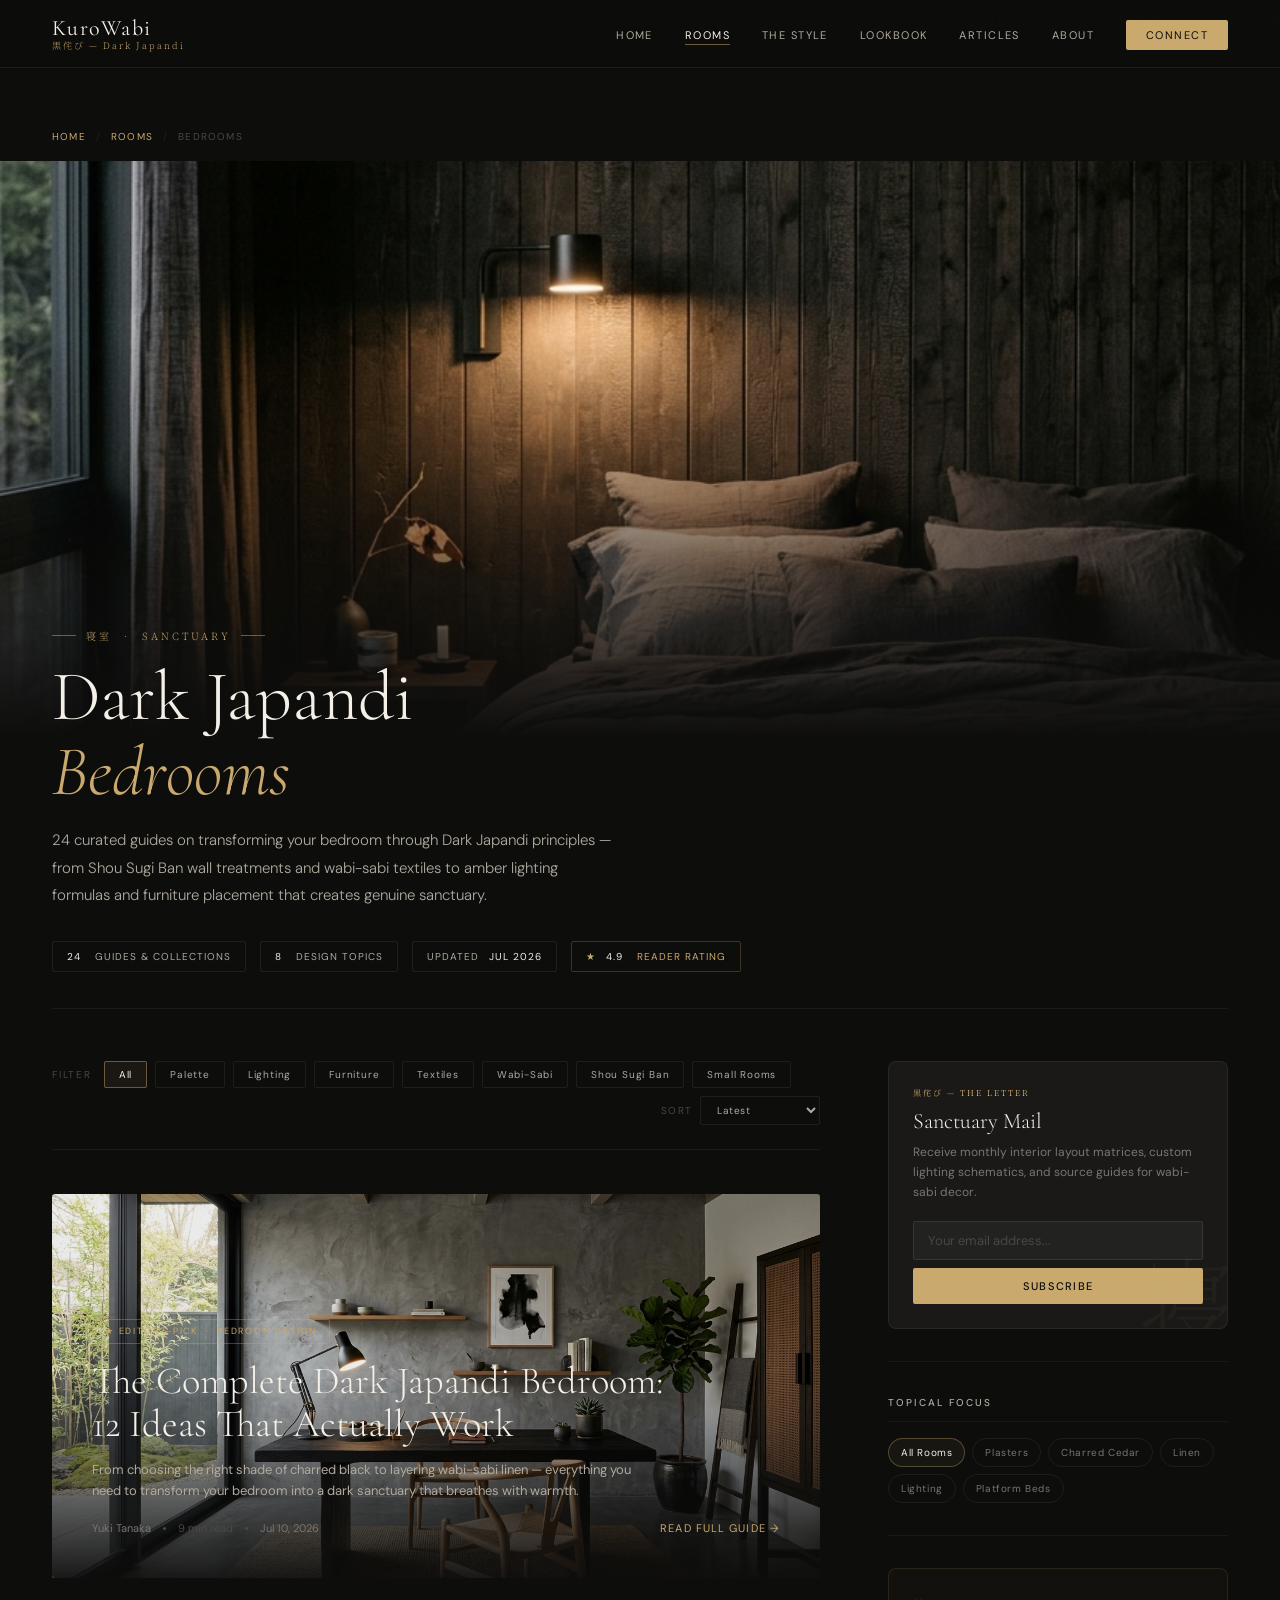
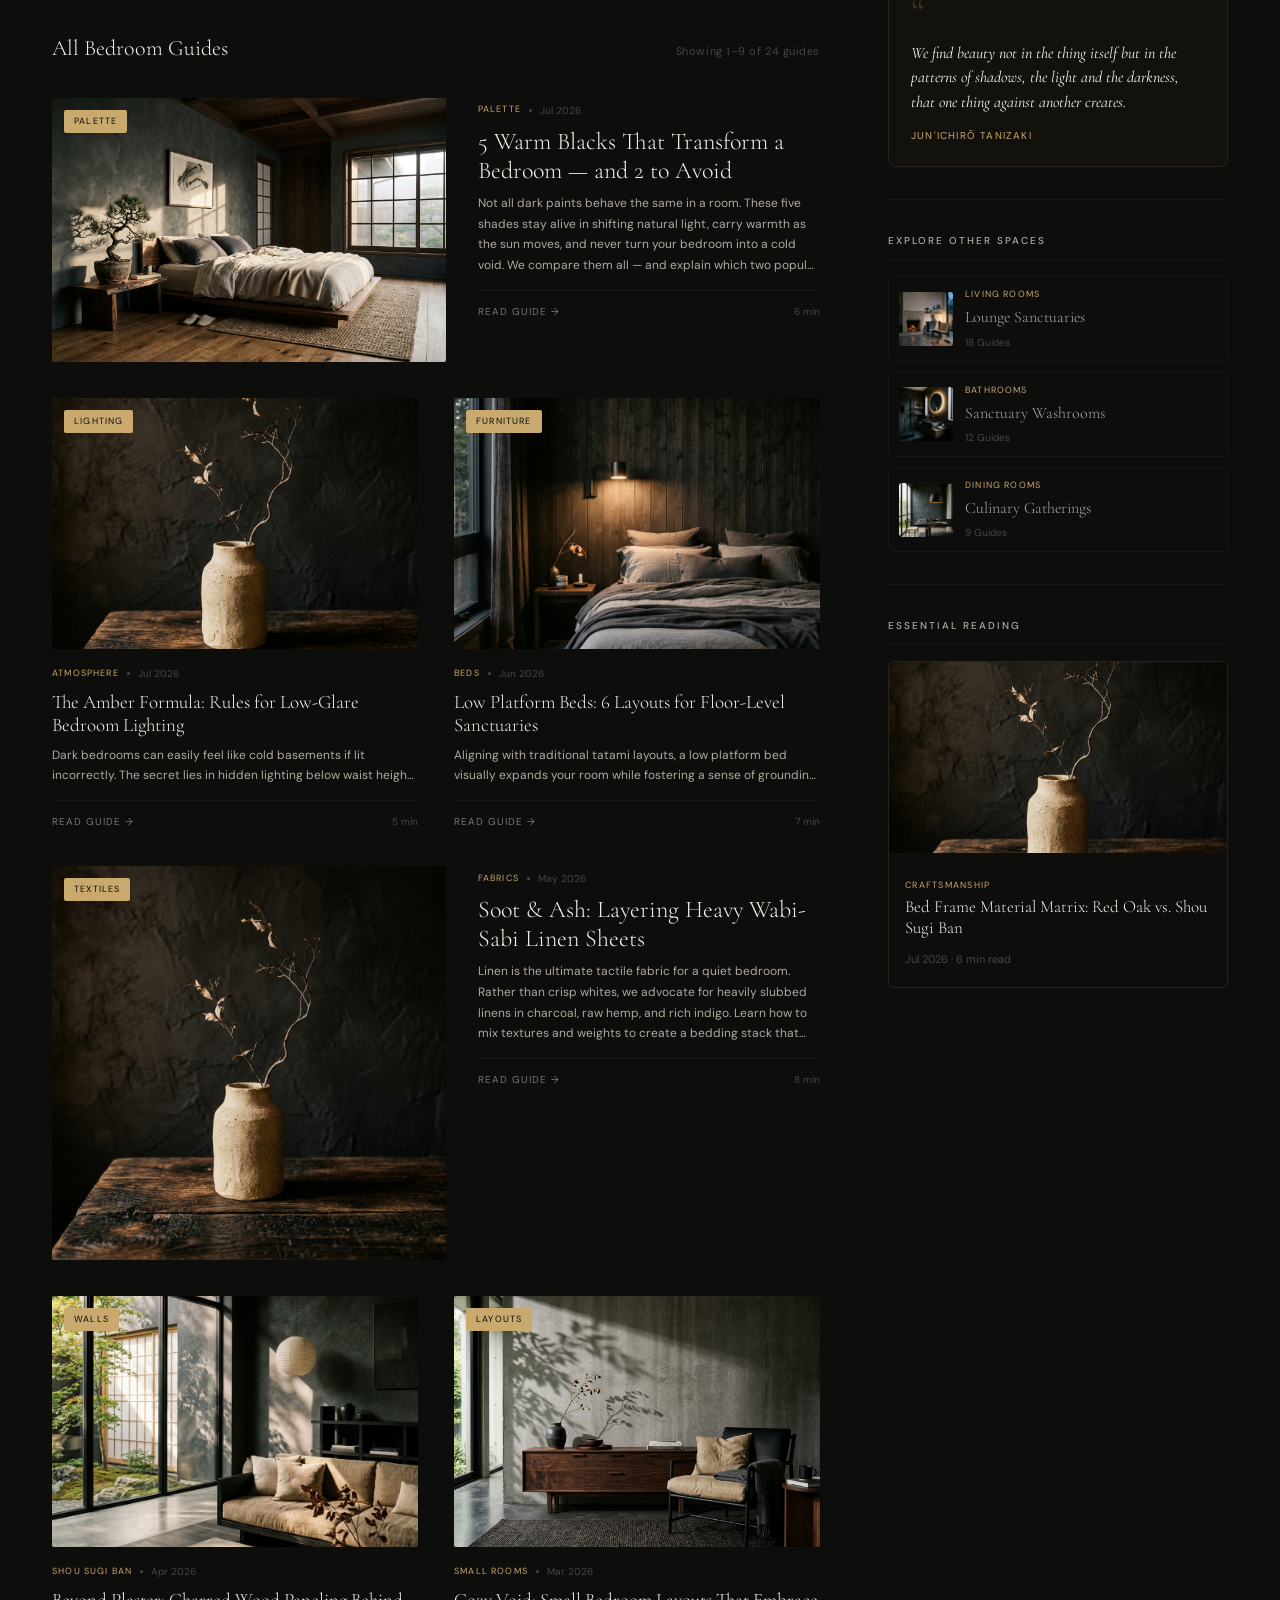
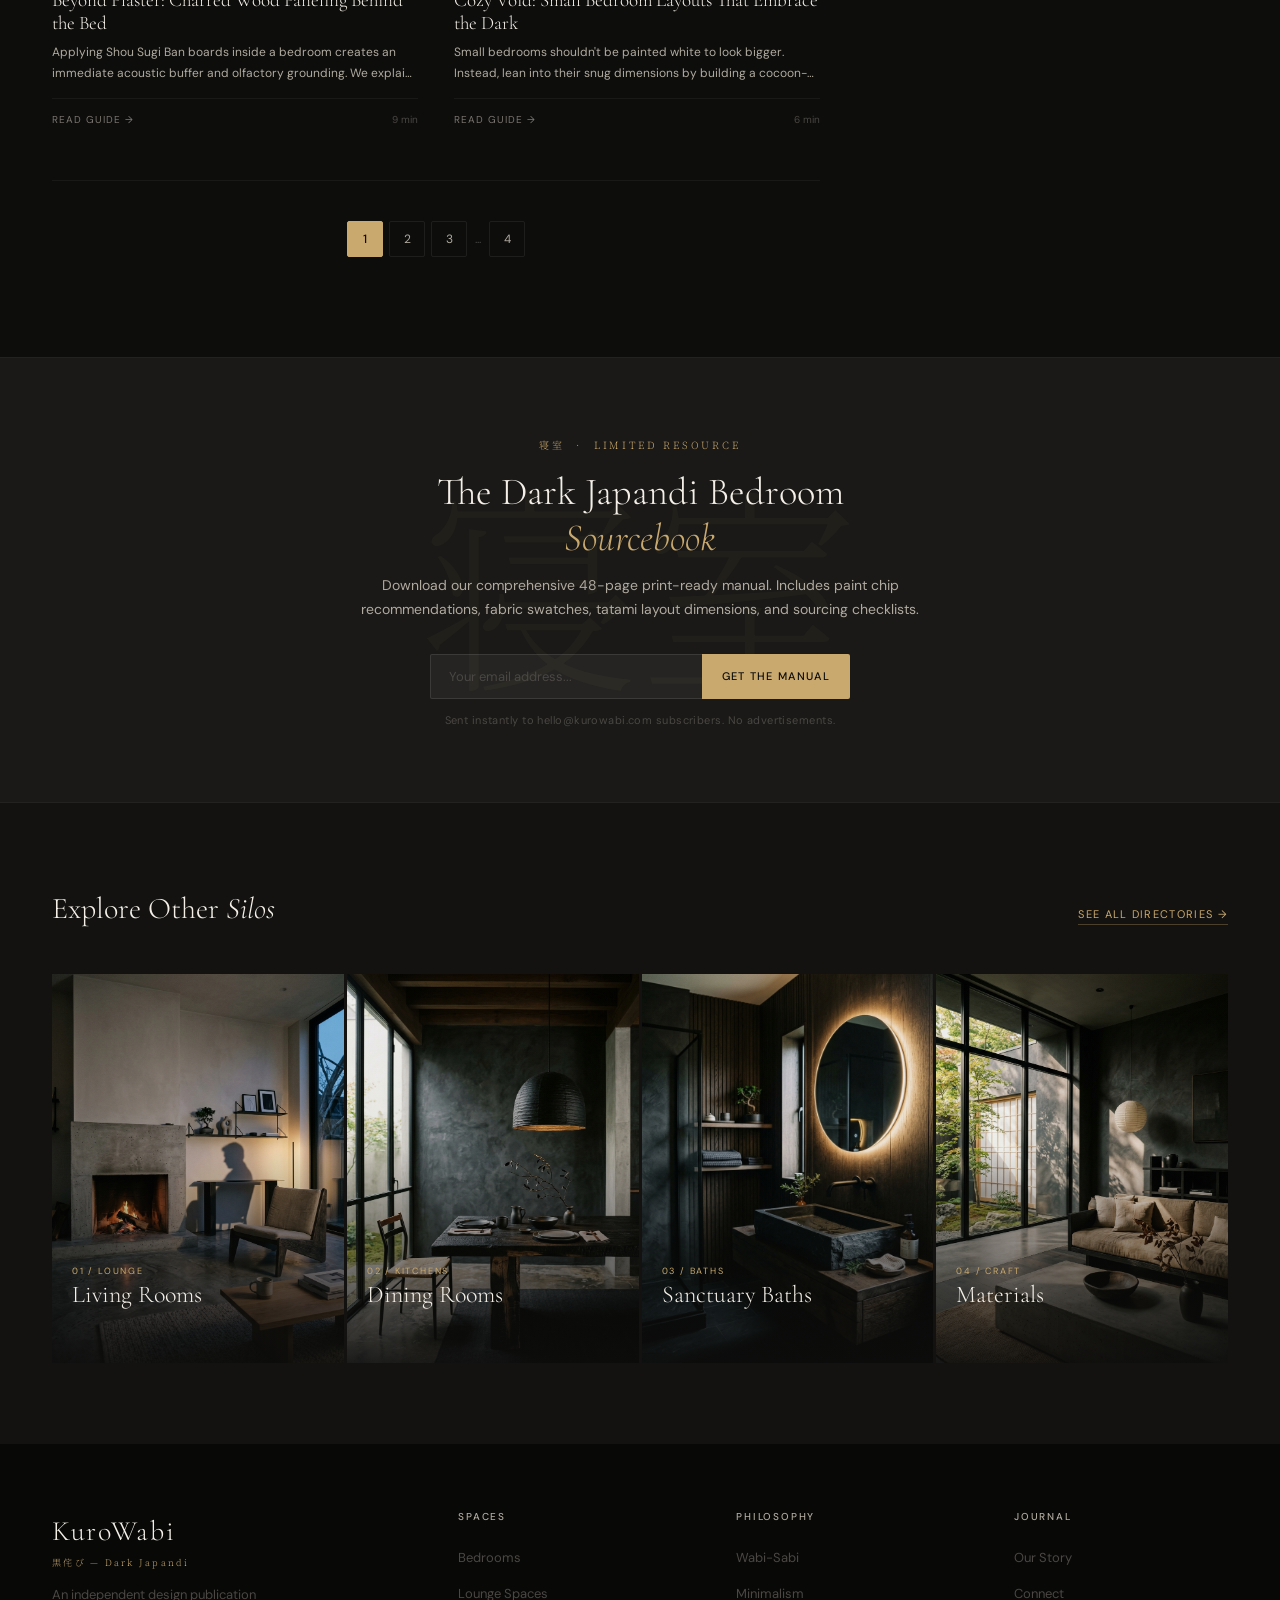
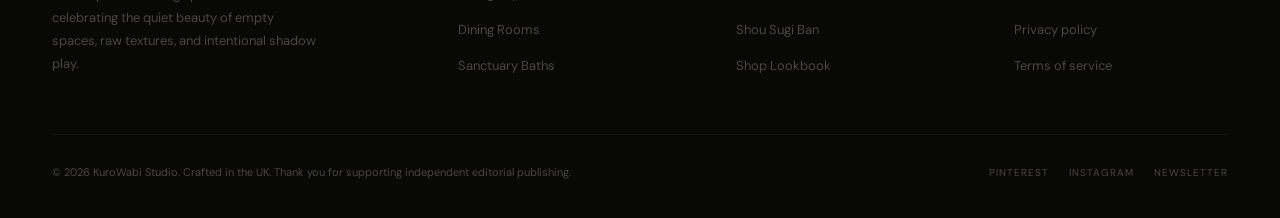
==== commit e83bab6a: "Align header and mobile navigation across all pages to link directly to new brand and category pages" ====
--- a/bedrooms/index.html
+++ b/bedrooms/index.html
@@ -488,22 +488,24 @@
   </a>
   <ul class="nav-links">
     <li><a href="/index.html">Home</a></li>
-    <li><a href="#" class="on">Rooms</a></li>
-    <li><a href="#">The Style</a></li>
-    <li><a href="#">Lookbook</a></li>
-    <li><a href="#">Articles</a></li>
-    <li><a href="#guide-cta" class="nav-cta">Free Guide</a></li>
+    <li><a href="/bedrooms/" class="on">Rooms</a></li>
+    <li><a href="/index.html#guide">The Style</a></li>
+    <li><a href="/index.html#lookbook">Lookbook</a></li>
+    <li><a href="/index.html#articles">Articles</a></li>
+    <li><a href="/about.html">About</a></li>
+    <li><a href="/contact.html" class="nav-cta">Connect</a></li>
   </ul>
   <div class="hbg" onclick="tmenu()"><span></span><span></span><span></span></div>
 </nav>
 <div class="mob" id="mob">
   <span class="mob-x" onclick="tmenu()">✕</span>
   <a href="/index.html" onclick="tmenu()">Home</a>
-  <a href="#" onclick="tmenu()">Rooms</a>
-  <a href="#" onclick="tmenu()">The Style</a>
-  <a href="#" onclick="tmenu()">Lookbook</a>
-  <a href="#" onclick="tmenu()">Articles</a>
-  <a href="#guide-cta" onclick="tmenu()">Free Guide</a>
+  <a href="/bedrooms/" onclick="tmenu()">Rooms</a>
+  <a href="/index.html#guide" onclick="tmenu()">The Style</a>
+  <a href="/index.html#lookbook" onclick="tmenu()">Lookbook</a>
+  <a href="/index.html#articles" onclick="tmenu()">Articles</a>
+  <a href="/about.html" onclick="tmenu()">About</a>
+  <a href="/contact.html" onclick="tmenu()">Connect</a>
 </div>
 
 <!-- CATEGORY TICKER -->
